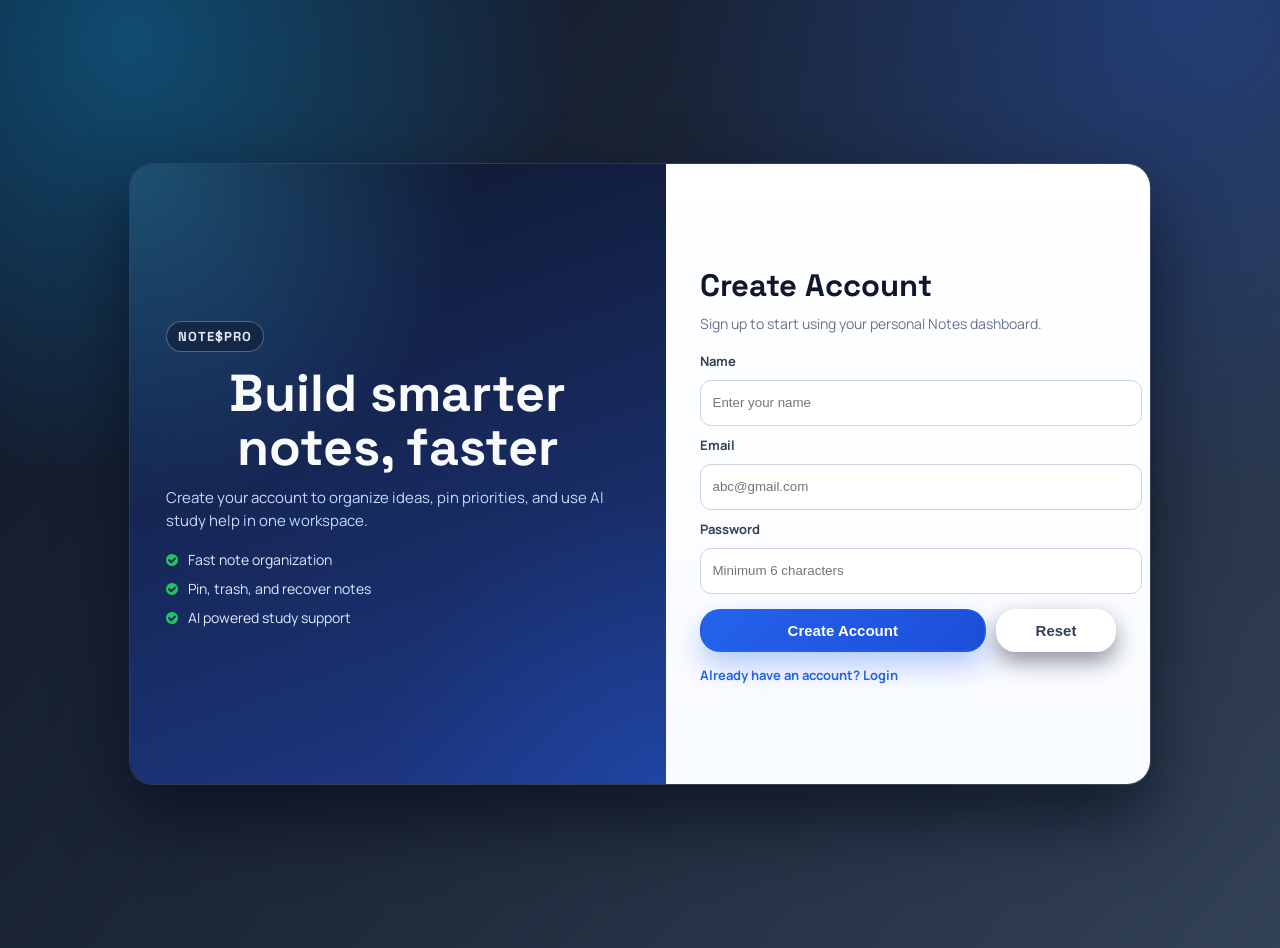
==== index.html @ 6501e0a0 "Add files via upload" ====
<!DOCTYPE html>
<html lang="en">
<head>
    <meta charset="UTF-8">
    <meta name="viewport" content="width=device-width, initial-scale=1.0">
    <link rel='icon' type='image/svg+xml' href='favicon.svg'>
    <link rel="stylesheet" href="style.css">
    <link rel="stylesheet" href="https://cdnjs.cloudflare.com/ajax/libs/font-awesome/4.7.0/css/font-awesome.min.css">
    <title>Notes app</title> 
</head>
<body class="auth-page auth-signup">
    <main class="auth-layout">
        <section class="auth-hero">
            <div class="auth-brand">NOTE$PRO</div>
            <h1>Build smarter notes, faster</h1>
            <p>Create your account to organize ideas, pin priorities, and use AI study help in one workspace.</p>
            <ul>
                <li><i class="fa fa-check-circle"></i> Fast note organization</li>
                <li><i class="fa fa-check-circle"></i> Pin, trash, and recover notes</li>
                <li><i class="fa fa-check-circle"></i> AI powered study support</li>
            </ul>
        </section>

        <section class="auth-card">
            <h2>Create Account</h2>
            <p>Sign up to start using your personal Notes dashboard.</p>

            <form class="auth-form">
                <label for="Name">Name</label>
                <input type="text" name="name" id="Name" placeholder="Enter your name">

                <label for="email">Email</label>
                <input type="email" name="email" id="email" placeholder="abc@gmail.com">

                <label for="password">Password</label>
                <input type="password" name="password" id="password" placeholder="Minimum 6 characters">

                <div class="auth-actions">
                    <button id="submit" type="button">Create Account</button>
                    <button id="reset" type="button">Reset</button>
                </div>
            </form>

            <a class="auth-switch" href="login.html">
                Already have an account? Login
            </a>
        </section>
    </main>

    <script src="script.js"></script>
</body>
</html>
---- style.css ----
@import url("https://fonts.googleapis.com/css2?family=Manrope:wght@400;600;700;800&family=Space+Grotesk:wght@500;700&display=swap");

*{
    margin: 0px;
    padding: 0px;
}
body{
    background:rgb(9, 144, 222);
    font-family: Arial, sans-serif;
    height: 100vh;
    display: flex;
    flex-direction: column;
    align-items: center;
    animation: fadeInPage 0.5s ease-out;
}

@keyframes fadeInPage{
    from{
        opacity: 0;
        transform: translateY(10px);
    }
    to{
        opacity: 1;
        transform: translateY(0);
    }
}
h1{
    text-align: center;
    margin-top: 20px;
    font-size: 50px;
    color: white;
}
h3{
    text-align: center;
    color: white;
    font-size: 30px;
    margin-top: 20px;
    margin-bottom: 20px;
}
.login{
     filter: blur(30px);
}
.item{
     display: flex;
     height: 500px;
     justify-content: center;
     align-items: center;
}
form{
    height: 400px;
    width: 300px;
    background-color: rgb(4, 49, 85);
    border-radius: 20px;
    display: flex;
    flex-direction: column;
    box-shadow: 0 18px 45px rgba(15,23,42,0.55);
    transform: translateY(8px);
    animation: formPop 0.55s ease-out 0.05s both;
}

@keyframes formPop{
    from{
        opacity: 0;
        transform: translateY(24px) scale(0.96);
    }
    to{
        opacity: 1;
        transform: translateY(8px) scale(1);
    }
}

input,#submit,#reset{
    margin-left: 20px;
    
}
#Name{
    margin-top: 70px;
}
input{
    height: 30px;
    width: 270px;
    border-radius: 20px;
    border: none;
    outline: none;
    color: black;
    background-color: rgb(248, 244, 244) ;
    padding-left: 10px;
}
#submit,#reset{
    height: 30px;
    width: 150px;
    border-radius: 20px;
    border: none;
    outline: none;
    margin-left: 75px;
    background-color: rgb(12, 25, 141);
    color: white;
    font-size: 15px;
    border: 2px solid white;
    box-shadow: 0 10px 22px rgba(15,23,42,0.45);
    transition: transform 0.18s ease, box-shadow 0.18s ease, filter 0.18s ease;
}

#submit:hover,#reset:hover{
    transform: translateY(-1px) scale(1.03);
    box-shadow: 0 18px 35px rgba(15,23,42,0.65);
    filter: brightness(1.05);
}

#submit:active,#reset:active{
    transform: translateY(0) scale(0.97);
    box-shadow: 0 8px 18px rgba(15,23,42,0.7);
    filter: brightness(0.96);
}
#submit{
    margin-bottom: 10px;
}
.main{
    display: flex;
    height: 500px;
    justify-content: center;
    align-items: center;
}
h2{
    color: white;
    margin-top: 40px;
    font-size: 30px;
    text-align: center;
}
#mail{
    margin-top: 50px;
}
#sub-btn{
    height: 30px;
    width: 200px;
    margin-left: 45px;
    margin-top: 20px;
    border-radius: 20px;
    outline: none;
    border: none;
    box-shadow: 0 10px 22px rgba(15,23,42,0.45);
    transition: transform 0.18s ease, box-shadow 0.18s ease, filter 0.18s ease;
}

#sub-btn:hover{
    transform: translateY(-1px) scale(1.03);
    box-shadow: 0 18px 35px rgba(15,23,42,0.65);
    filter: brightness(1.05);
}

#sub-btn:active{
    transform: translateY(0) scale(0.97);
    box-shadow: 0 8px 18px rgba(15,23,42,0.7);
    filter: brightness(0.96);
}

body.password-page{
    margin: 0;
    min-height: 100vh;
    display: flex;
    align-items: center;
    justify-content: center;
    background:
        radial-gradient(circle at 12% 10%, rgba(14,165,233,0.35), transparent 34%),
        radial-gradient(circle at 95% 0%, rgba(37,99,235,0.35), transparent 30%),
        linear-gradient(180deg, #0f172a, #1e293b 55%, #334155);
    font-family: "Segoe UI", Tahoma, Geneva, Verdana, sans-serif;
}

.password-page .password-wrap{
    width: min(460px, 92vw);
    padding: 16px;
}

.password-page .password-card{
    border-radius: 20px;
    border: 1px solid rgba(148,163,184,0.25);
    background: rgba(15,23,42,0.72);
    backdrop-filter: blur(12px);
    box-shadow: 0 24px 58px rgba(2,6,23,0.55);
    padding: 24px 20px 20px;
    animation: fadeInPage 0.45s ease-out;
}

.password-page .password-head{
    margin-bottom: 16px;
}

.password-page .pass-badge{
    display: inline-flex;
    align-items: center;
    gap: 7px;
    padding: 5px 10px;
    border-radius: 999px;
    border: 1px solid rgba(148,163,184,0.35);
    background: rgba(30,41,59,0.8);
    color: #cbd5e1;
    font-size: 12px;
    font-weight: 700;
    letter-spacing: 0.03em;
}

.password-page .password-head h1{
    margin: 10px 0 6px;
    color: #f8fafc;
    font-size: 30px;
    line-height: 1.1;
}

.password-page .password-head p{
    margin: 0;
    color: #cbd5e1;
    font-size: 14px;
    line-height: 1.5;
}

.password-page .password-form{
    width: 100%;
    height: auto;
    margin: 0;
    padding: 0;
    display: flex;
    flex-direction: column;
    gap: 12px;
    background: transparent;
    border-radius: 0;
    box-shadow: none;
    transform: none;
    animation: none;
}

.password-page .password-field{
    display: flex;
    flex-direction: column;
    gap: 6px;
}

.password-page .password-field span{
    color: #e2e8f0;
    font-size: 13px;
    font-weight: 700;
}

.password-page .password-form input{
    width: 100%;
    height: 42px;
    margin: 0;
    border: 1px solid rgba(148,163,184,0.42);
    border-radius: 11px;
    outline: none;
    padding: 0 12px;
    background: rgba(15,23,42,0.62);
    color: #f8fafc;
    transition: border-color 0.2s ease, box-shadow 0.2s ease, background-color 0.2s ease;
}

.password-page .password-form input::placeholder{
    color: #94a3b8;
}

.password-page .password-form input:focus{
    border-color: #60a5fa;
    box-shadow: 0 0 0 3px rgba(59,130,246,0.2);
    background: rgba(15,23,42,0.9);
}

.password-page #submitPass{
    width: 100%;
    height: 44px;
    margin: 4px 0 0;
    border: 1px solid rgba(37,99,235,0.35);
    border-radius: 11px;
    background: linear-gradient(135deg, #2563eb, #1d4ed8);
    color: #ffffff;
    font-size: 14px;
    font-weight: 700;
    display: inline-flex;
    align-items: center;
    justify-content: center;
    gap: 8px;
    box-shadow: 0 14px 28px rgba(37,99,235,0.35);
    transition: transform 0.18s ease, box-shadow 0.18s ease, filter 0.18s ease;
}

#newpass,#Confirmpass{
    width: 95%;
}

.password-page #submitPass:hover{
    transform: translateY(-1px);
    box-shadow: 0 18px 34px rgba(37,99,235,0.42);
    filter: brightness(1.03);
}

.password-page #submitPass:active{
    transform: translateY(0);
    box-shadow: 0 10px 22px rgba(37,99,235,0.38);
}

.password-page .pass-back-link{
    display: inline-flex;
    align-items: center;
    gap: 8px;
    margin-top: 14px;
    color: #bfdbfe;
    text-decoration: none;
    font-size: 13px;
    font-weight: 600;
}

.password-page .pass-back-link:hover{
    color: #dbeafe;
}

@media (max-width: 520px){
    .password-page .password-card{
        padding: 20px 14px 16px;
        border-radius: 16px;
    }

    .password-page .password-head h1{
        font-size: 25px;
    }
}

body.auth-page{
    min-height: 100vh;
    margin: 0;
    display: flex;
    align-items: center;
    justify-content: center;
    padding: 24px;
    background:
        radial-gradient(circle at 10% 4%, rgba(14,165,233,0.36), transparent 30%),
        radial-gradient(circle at 92% 0%, rgba(37,99,235,0.32), transparent 34%),
        linear-gradient(130deg, #0f172a, #1e293b 52%, #334155);
    font-family: "Manrope", "Segoe UI", sans-serif;
}

.auth-page .auth-layout{
    width: min(1020px, 100%);
    min-height: 620px;
    border-radius: 24px;
    overflow: hidden;
    border: 1px solid rgba(148,163,184,0.24);
    background: rgba(15,23,42,0.55);
    box-shadow: 0 32px 70px rgba(2,6,23,0.6);
    display: grid;
    grid-template-columns: 1.05fr 0.95fr;
}

.auth-page .auth-hero{
    padding: 42px 36px;
    color: #e2e8f0;
    background:
        radial-gradient(circle at top left, rgba(56,189,248,0.35), transparent 42%),
        radial-gradient(circle at bottom right, rgba(37,99,235,0.25), transparent 36%),
        linear-gradient(160deg, #0f172a, #1e3a8a);
    display: flex;
    flex-direction: column;
    justify-content: center;
}

.auth-page .auth-brand{
    display: inline-flex;
    width: max-content;
    align-items: center;
    padding: 6px 11px;
    border-radius: 999px;
    border: 1px solid rgba(191,219,254,0.35);
    background: rgba(15,23,42,0.45);
    font-family: "Space Grotesk", "Segoe UI", sans-serif;
    font-size: 13px;
    letter-spacing: 0.08em;
    font-weight: 700;
    margin-bottom: 14px;
}

.auth-page .auth-hero h1{
    margin: 0;
    font-family: "Space Grotesk", "Segoe UI", sans-serif;
    font-size: clamp(32px, 4.2vw, 52px);
    line-height: 1.04;
    color: #f8fafc;
}

.auth-page .auth-hero p{
    margin-top: 12px;
    color: #bfdbfe;
    font-size: 15px;
    max-width: 470px;
    line-height: 1.55;
}

.auth-page .auth-hero ul{
    margin: 18px 0 0;
    padding: 0;
    list-style: none;
    display: grid;
    gap: 10px;
}

.auth-page .auth-hero li{
    display: flex;
    align-items: center;
    gap: 10px;
    font-size: 14px;
    color: #dbeafe;
}

.auth-page .auth-hero li i{
    color: #22c55e;
}

.auth-page .auth-card{
    background: linear-gradient(180deg, #ffffff, #f8fbff);
    padding: 38px 34px;
    display: flex;
    flex-direction: column;
    justify-content: center;
}

.auth-page .auth-card h2{
    margin: 0;
    color: #0f172a;
    font-family: "Space Grotesk", "Segoe UI", sans-serif;
    font-size: 31px;
    text-align: left;
}

.auth-page .auth-card p{
    margin: 8px 0 0;
    color: #64748b;
    font-size: 14px;
    line-height: 1.5;
}

.auth-page .auth-form{
    margin-top: 18px;
    width: 100%;
    height: auto;
    padding: 0;
    background: transparent;
    border-radius: 0;
    box-shadow: none;
    display: flex;
    flex-direction: column;
    gap: 10px;
    transform: none;
    animation: none;
}

.auth-page .auth-form label{
    font-size: 13px;
    font-weight: 700;
    color: #334155;
}

.auth-page .auth-form input{
    width: 100%;
    height: 44px;
    margin: 0;
    border-radius: 11px;
    border: 1px solid #cbd5e1;
    background: #ffffff;
    padding: 0 12px;
    color: #0f172a;
    outline: none;
    transition: border-color 0.2s ease, box-shadow 0.2s ease;
}

.auth-page #Name,
.auth-page #email,
.auth-page #password,
.auth-page #mail,
.auth-page #pass{
    margin-top: 0;
    margin-left: 0;
}

.auth-page .auth-form input:focus{
    border-color: #3b82f6;
    box-shadow: 0 0 0 3px rgba(59,130,246,0.15);
}

.auth-page .auth-actions{
    display: flex;
    gap: 10px;
    margin-top: 5px;
}

.auth-page .auth-actions button{
    margin: 0;
    min-height: 43px;
    border-radius: 11px;
    border: 1px solid rgba(148,163,184,0.4);
    font-weight: 700;
    font-size: 14px;
    cursor: pointer;
    transition: transform 0.18s ease, box-shadow 0.18s ease, filter 0.18s ease;
}

.auth-page #submit,
.auth-page #sub-btn{
    flex: 1 1 auto;
    width: auto;
    margin: 0;
    margin-left: 0;
    background: linear-gradient(135deg, #2563eb, #1d4ed8);
    color: #ffffff;
    border-color: rgba(37,99,235,0.35);
    box-shadow: 0 14px 28px rgba(37,99,235,0.32);
}

.auth-page #submit:hover,
.auth-page #sub-btn:hover{
    transform: translateY(-1px);
    box-shadow: 0 18px 32px rgba(37,99,235,0.38);
    filter: brightness(1.03);
}

.auth-page #submit:active,
.auth-page #sub-btn:active{
    transform: translateY(0);
}

.auth-page #reset{
    flex: 0 0 120px;
    width: auto;
    margin: 0;
    margin-left: 0;
    background: #ffffff;
    color: #334155;
}

.auth-page #reset:hover{
    background: #f1f5f9;
    transform: translateY(-1px);
}

.auth-page .auth-actions-single{
    display: block;
}

.auth-page .auth-actions-single #sub-btn{
    width: 100%;
}

.auth-page .auth-switch{
    margin-top: 14px;
    color: #2563eb;
    font-size: 13px;
    font-weight: 700;
    text-decoration: none;
}

.auth-page .auth-switch:hover{
    color: #1d4ed8;
    text-decoration: underline;
}

@media (max-width: 920px){
    .auth-page{
        padding: 14px;
    }

    .auth-page .auth-layout{
        grid-template-columns: 1fr;
    }

    .auth-page .auth-hero{
        padding: 26px 22px;
    }

    .auth-page .auth-card{
        padding: 24px 20px;
    }
}

@media (max-width: 520px){
    .auth-page .auth-card h2{
        font-size: 26px;
    }

    .auth-page .auth-actions{
        flex-direction: column;
    }

    .auth-page #reset{
        flex-basis: auto;
        width: 100%;
    }
}
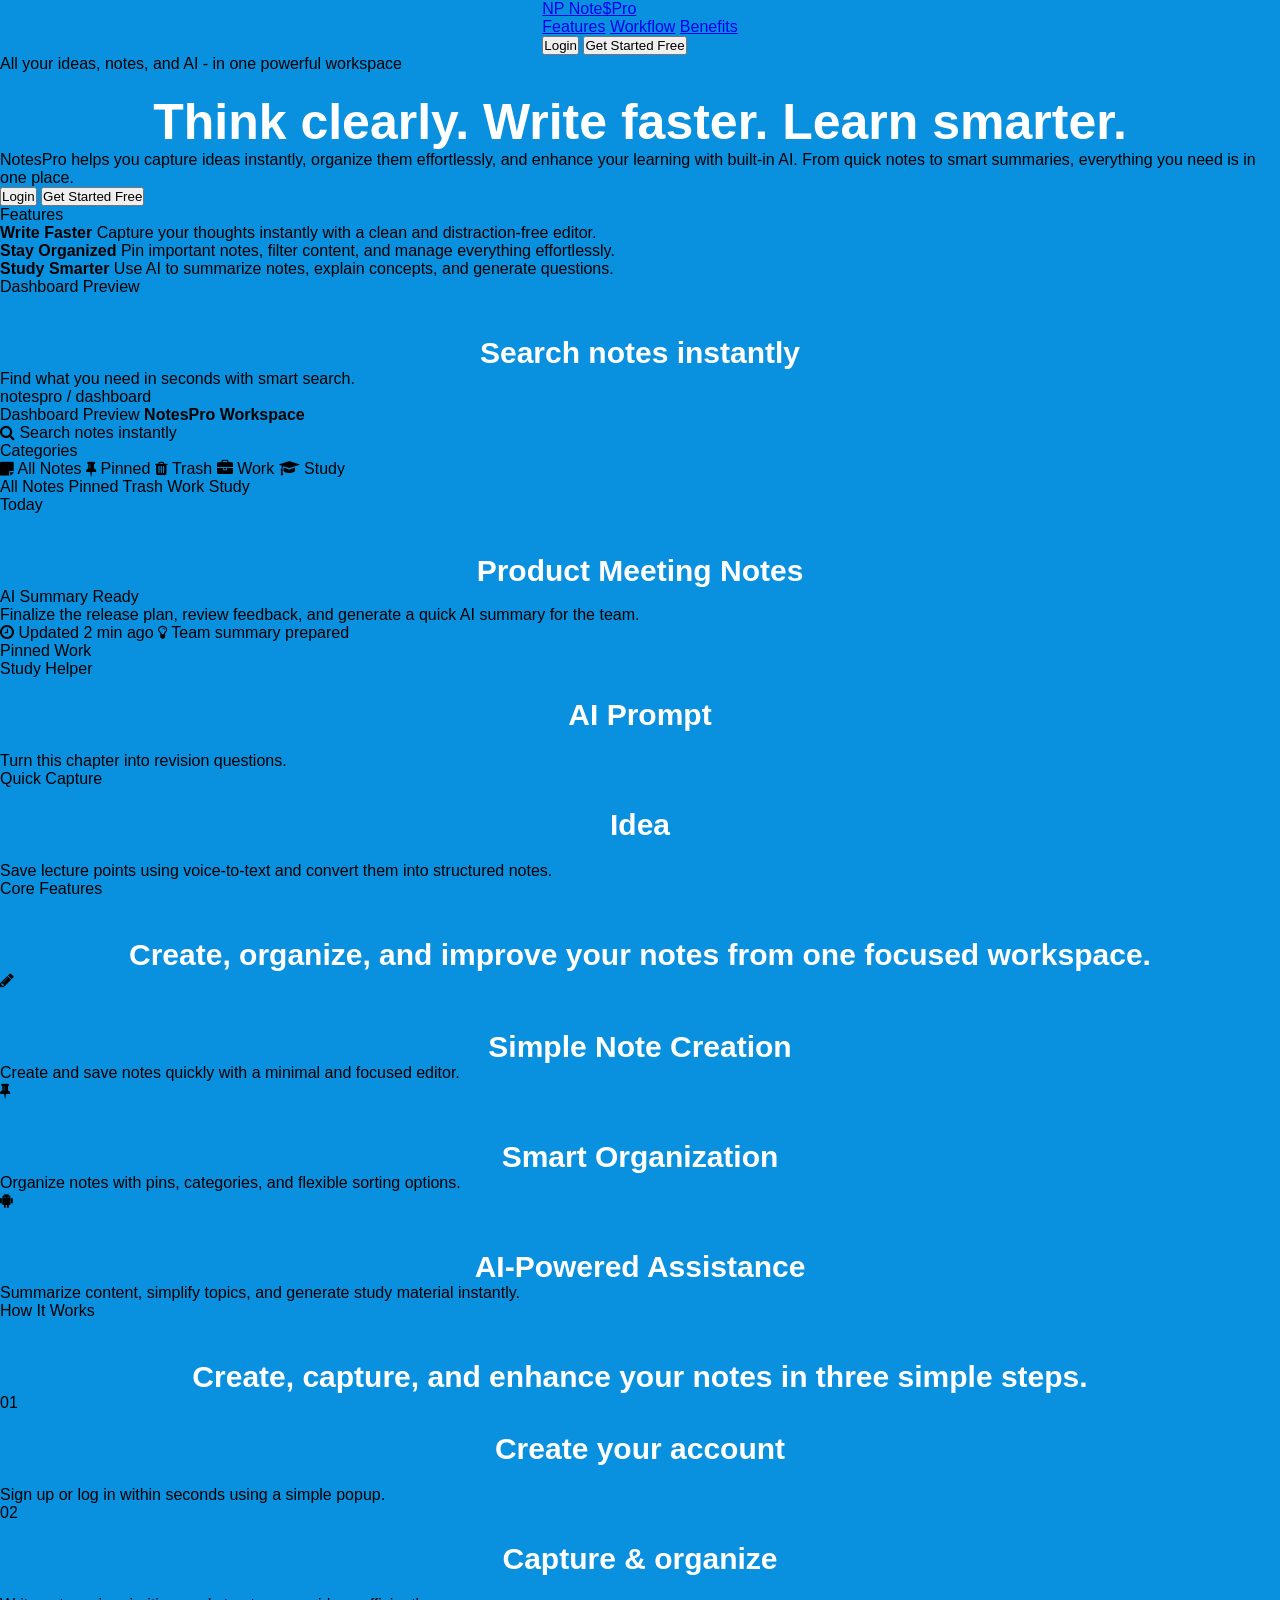
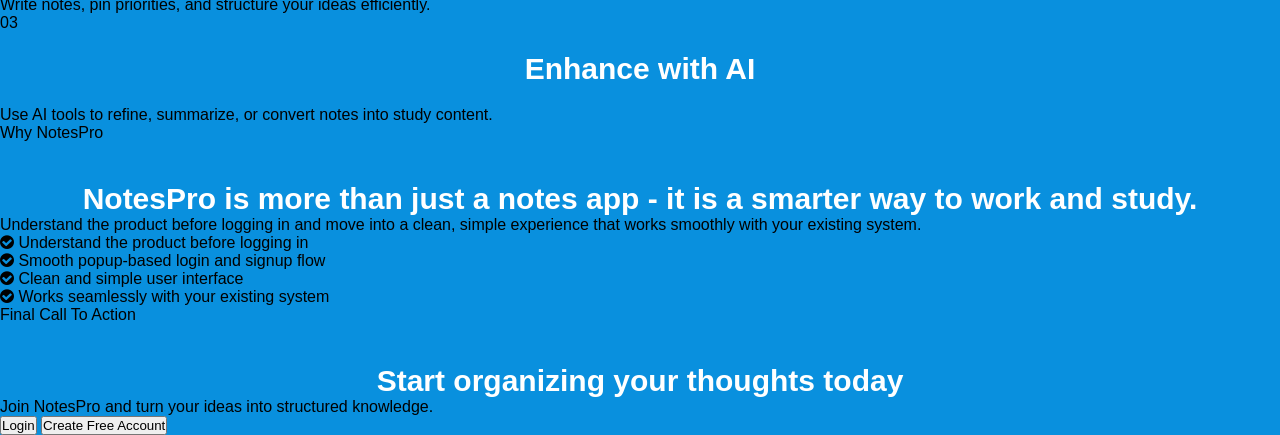
==== commit 50415350: "Revamp landing page and update title" ====
--- a/index.html
+++ b/index.html
@@ -1,54 +1,312 @@
-<!DOCTYPE html>
-<html lang="en">
-<head>
-    <meta charset="UTF-8">
+<!DOCTYPE html>
+<html lang="en">
+<head>
+    <meta charset="UTF-8">
     <meta name="viewport" content="width=device-width, initial-scale=1.0">
-    <link rel='icon' type='image/svg+xml' href='favicon.svg'>
-    <link rel="stylesheet" href="style.css">
-    <link rel="stylesheet" href="https://cdnjs.cloudflare.com/ajax/libs/font-awesome/4.7.0/css/font-awesome.min.css">
-    <title>Notes app</title> 
-</head>
-<body class="auth-page auth-signup">
-    <main class="auth-layout">
-        <section class="auth-hero">
-            <div class="auth-brand">NOTE$PRO</div>
-            <h1>Build smarter notes, faster</h1>
-            <p>Create your account to organize ideas, pin priorities, and use AI study help in one workspace.</p>
-            <ul>
-                <li><i class="fa fa-check-circle"></i> Fast note organization</li>
-                <li><i class="fa fa-check-circle"></i> Pin, trash, and recover notes</li>
-                <li><i class="fa fa-check-circle"></i> AI powered study support</li>
-            </ul>
-        </section>
-
-        <section class="auth-card">
-            <h2>Create Account</h2>
-            <p>Sign up to start using your personal Notes dashboard.</p>
-
-            <form class="auth-form">
-                <label for="Name">Name</label>
-                <input type="text" name="name" id="Name" placeholder="Enter your name">
-
-                <label for="email">Email</label>
-                <input type="email" name="email" id="email" placeholder="abc@gmail.com">
-
-                <label for="password">Password</label>
-                <input type="password" name="password" id="password" placeholder="Minimum 6 characters">
-
-                <div class="auth-actions">
-                    <button id="submit" type="button">Create Account</button>
-                    <button id="reset" type="button">Reset</button>
-                </div>
-            </form>
-
-            <a class="auth-switch" href="login.html">
-                Already have an account? Login
-            </a>
-        </section>
-    </main>
-
-    <script src="script.js"></script>
-</body>
-</html>
-
-
+    <link rel="icon" type="image/svg+xml" href="favicon.svg">
+    <link rel="stylesheet" href="style.css">
+    <link rel="stylesheet" href="https://cdnjs.cloudflare.com/ajax/libs/font-awesome/4.7.0/css/font-awesome.min.css">
+    <title>NotesPro | Smart Notes Workspace</title>
+</head>
+<body class="landing-page">
+    <header class="site-header">
+        <a class="site-brand" href="index.html" aria-label="NotesPro home">
+            <span class="site-brand__mark">NP</span>
+            <span class="site-brand__text">Note$Pro</span>
+        </a>
+
+        <nav class="site-nav" aria-label="Main navigation">
+            <a href="#features">Features</a>
+            <a href="#workflow">Workflow</a>
+            <a href="#benefits">Benefits</a>
+        </nav>
+
+        <div class="site-actions">
+            <button class="ghost-button" type="button" data-auth-open="login">Login</button>
+            <button class="primary-button" type="button" data-auth-open="signup">Get Started Free</button>
+        </div>
+    </header>
+
+    <main class="landing-main">
+        <section class="hero-section" id="home">
+            <div class="hero-copy">
+                <span class="section-badge">All your ideas, notes, and AI - in one powerful workspace</span>
+                <h1>Think clearly. Write faster. Learn smarter.</h1>
+                <p>
+                    NotesPro helps you capture ideas instantly, organize them effortlessly, and enhance
+                    your learning with built-in AI. From quick notes to smart summaries, everything you
+                    need is in one place.
+                </p>
+
+                <div class="hero-actions">
+                    <button class="primary-button large-button" type="button" data-auth-open="login">Login</button>
+                    <button class="secondary-button large-button" type="button" data-auth-open="signup">Get Started Free</button>
+                </div>
+
+                <div class="hero-stats-heading">
+                    <span class="section-badge">Features</span>
+                </div>
+
+                <div class="hero-stats">
+                    <article class="stat-card">
+                        <strong>Write Faster</strong>
+                        <span>Capture your thoughts instantly with a clean and distraction-free editor.</span>
+                    </article>
+                    <article class="stat-card">
+                        <strong>Stay Organized</strong>
+                        <span>Pin important notes, filter content, and manage everything effortlessly.</span>
+                    </article>
+                    <article class="stat-card">
+                        <strong>Study Smarter</strong>
+                        <span>Use AI to summarize notes, explain concepts, and generate questions.</span>
+                    </article>
+                </div>
+            </div>
+
+            <div class="hero-visual" aria-hidden="true">
+                <div class="visual-heading">
+                    <span class="section-badge">Dashboard Preview</span>
+                    <h2>Search notes instantly</h2>
+                    <p>Find what you need in seconds with smart search.</p>
+                </div>
+
+                <div class="workspace-preview">
+                    <div class="workspace-preview__chrome">
+                        <div class="workspace-dots" aria-hidden="true">
+                            <span></span>
+                            <span></span>
+                            <span></span>
+                        </div>
+                        <span class="workspace-window-title">notespro / dashboard</span>
+                    </div>
+
+                    <div class="workspace-preview__top">
+                        <div class="workspace-top__left">
+                            <span class="workspace-pill">Dashboard Preview</span>
+                            <strong>NotesPro Workspace</strong>
+                        </div>
+                        <span class="workspace-search"><i class="fa fa-search"></i> Search notes instantly</span>
+                    </div>
+
+                    <div class="workspace-preview__body">
+                        <aside class="workspace-menu">
+                            <div class="workspace-menu__eyebrow">Categories</div>
+                            <span class="is-active"><i class="fa fa-sticky-note"></i> All Notes</span>
+                            <span><i class="fa fa-thumb-tack"></i> Pinned</span>
+                            <span><i class="fa fa-trash"></i> Trash</span>
+                            <span><i class="fa fa-briefcase"></i> Work</span>
+                            <span><i class="fa fa-graduation-cap"></i> Study</span>
+                        </aside>
+
+                        <div class="workspace-canvas">
+                            <div class="workspace-chip-row">
+                                <span>All Notes</span>
+                                <span>Pinned</span>
+                                <span>Trash</span>
+                                <span>Work</span>
+                                <span>Study</span>
+                            </div>
+
+                            <article class="preview-note preview-note--primary">
+                                <div class="preview-note__head">
+                                    <div>
+                                        <p class="preview-note__label">Today</p>
+                                        <h2>Product Meeting Notes</h2>
+                                    </div>
+                                    <span class="preview-status">AI Summary Ready</span>
+                                </div>
+                                <p>Finalize the release plan, review feedback, and generate a quick AI summary for the team.</p>
+                                <div class="preview-note__meta">
+                                    <span><i class="fa fa-clock-o"></i> Updated 2 min ago</span>
+                                    <span><i class="fa fa-lightbulb-o"></i> Team summary prepared</span>
+                                </div>
+                                <div class="preview-tags">
+                                    <span>Pinned</span>
+                                    <span>Work</span>
+                                </div>
+                            </article>
+
+                            <div class="preview-stack">
+                                <article class="preview-note preview-note--mini">
+                                    <p class="preview-note__label">Study Helper</p>
+                                    <h3>AI Prompt</h3>
+                                    <p>Turn this chapter into revision questions.</p>
+                                </article>
+
+                                <article class="preview-note preview-note--mini accent-note">
+                                    <p class="preview-note__label">Quick Capture</p>
+                                    <h3>Idea</h3>
+                                    <p>Save lecture points using voice-to-text and convert them into structured notes.</p>
+                                </article>
+                            </div>
+                        </div>
+                    </div>
+                </div>
+            </div>
+        </section>
+
+        <section class="feature-section" id="features">
+            <div class="section-heading">
+                <span class="section-badge">Core Features</span>
+                <h2>Create, organize, and improve your notes from one focused workspace.</h2>
+            </div>
+
+            <div class="feature-strip">
+                <article class="feature-card">
+                    <div class="feature-icon"><i class="fa fa-pencil"></i></div>
+                    <h2>Simple Note Creation</h2>
+                    <p>Create and save notes quickly with a minimal and focused editor.</p>
+                </article>
+
+                <article class="feature-card">
+                    <div class="feature-icon"><i class="fa fa-thumb-tack"></i></div>
+                    <h2>Smart Organization</h2>
+                    <p>Organize notes with pins, categories, and flexible sorting options.</p>
+                </article>
+
+                <article class="feature-card">
+                    <div class="feature-icon"><i class="fa fa-android"></i></div>
+                    <h2>AI-Powered Assistance</h2>
+                    <p>Summarize content, simplify topics, and generate study material instantly.</p>
+                </article>
+            </div>
+        </section>
+
+        <section class="journey-section" id="workflow">
+            <div class="section-heading">
+                <span class="section-badge">How It Works</span>
+                <h2>Create, capture, and enhance your notes in three simple steps.</h2>
+            </div>
+
+            <div class="journey-grid">
+                <article class="journey-card">
+                    <span class="journey-step">01</span>
+                    <h3>Create your account</h3>
+                    <p>Sign up or log in within seconds using a simple popup.</p>
+                </article>
+
+                <article class="journey-card">
+                    <span class="journey-step">02</span>
+                    <h3>Capture &amp; organize</h3>
+                    <p>Write notes, pin priorities, and structure your ideas efficiently.</p>
+                </article>
+
+                <article class="journey-card">
+                    <span class="journey-step">03</span>
+                    <h3>Enhance with AI</h3>
+                    <p>Use AI tools to refine, summarize, or convert notes into study content.</p>
+                </article>
+            </div>
+        </section>
+
+        <section class="highlight-section" id="benefits">
+            <div class="highlight-panel">
+                <div class="highlight-copy">
+                    <span class="section-badge">Why NotesPro</span>
+                    <h2>NotesPro is more than just a notes app - it is a smarter way to work and study.</h2>
+                    <p>
+                        Understand the product before logging in and move into a clean, simple experience
+                        that works smoothly with your existing system.
+                    </p>
+                </div>
+
+                <ul class="highlight-list">
+                    <li><i class="fa fa-check-circle"></i> Understand the product before logging in</li>
+                    <li><i class="fa fa-check-circle"></i> Smooth popup-based login and signup flow</li>
+                    <li><i class="fa fa-check-circle"></i> Clean and simple user interface</li>
+                    <li><i class="fa fa-check-circle"></i> Works seamlessly with your existing system</li>
+                </ul>
+            </div>
+        </section>
+
+        <section class="cta-section">
+            <span class="section-badge">Final Call To Action</span>
+            <h2>Start organizing your thoughts today</h2>
+            <p>Join NotesPro and turn your ideas into structured knowledge.</p>
+            <div class="cta-actions">
+                <button class="primary-button large-button" type="button" data-auth-open="login">Login</button>
+                <button class="secondary-button large-button" type="button" data-auth-open="signup">Create Free Account</button>
+            </div>
+        </section>
+    </main>
+
+    <div class="auth-modal" id="authModal" hidden aria-hidden="true">
+        <div class="auth-modal__backdrop" data-auth-close></div>
+
+        <div class="auth-modal__dialog" role="dialog" aria-modal="true" aria-labelledby="authModalHeading">
+            <button class="auth-modal__close" type="button" data-auth-close aria-label="Close auth popup">&times;</button>
+
+            <div class="auth-modal__layout">
+                <section class="auth-modal__intro">
+                    <div class="auth-brand">NotesPro</div>
+                    <h2 id="authModalHeading">Access your notes from one beautiful workspace.</h2>
+                    <p>Login to continue writing and organizing, or sign up to create your NotesPro account.</p>
+
+                    <ul class="auth-benefits">
+                        <li><i class="fa fa-check-circle"></i> Save personal and work notes in one place</li>
+                        <li><i class="fa fa-check-circle"></i> Pin important notes and recover deleted ones</li>
+                        <li><i class="fa fa-check-circle"></i> Use the AI assistant for study and writing help</li>
+                    </ul>
+                </section>
+
+                <section class="auth-modal__forms">
+                    <div class="auth-view-switch" aria-label="Choose login or sign up">
+                        <button class="auth-view-switch__btn is-active" type="button" data-auth-view="login">Login</button>
+                        <button class="auth-view-switch__btn" type="button" data-auth-view="signup">Sign Up</button>
+                    </div>
+
+                    <section class="auth-pane is-active" data-auth-panel="login">
+                        <h3>Login</h3>
+                        <p>Enter your details and continue to your notes workspace.</p>
+
+                        <form class="auth-form">
+                            <label for="mail">Email</label>
+                            <input type="email" name="email" id="mail" placeholder="abc@gmail.com" autocomplete="email">
+
+                            <label for="pass">Password</label>
+                            <input type="password" name="password" id="pass" placeholder="Password" autocomplete="current-password">
+
+                            <div class="auth-actions auth-actions-single">
+                                <button id="sub-btn" type="button">Login</button>
+                            </div>
+                        </form>
+
+                        <p class="auth-inline-text">
+                            New here?
+                            <button class="auth-inline-link" type="button" data-auth-view="signup">Create an account</button>
+                        </p>
+                    </section>
+
+                    <section class="auth-pane" data-auth-panel="signup">
+                        <h3>Create Account</h3>
+                        <p>Sign up to start using your personal NotesPro dashboard.</p>
+
+                        <form class="auth-form">
+                            <label for="Name">Name</label>
+                            <input type="text" name="name" id="Name" placeholder="Enter your name" autocomplete="name">
+
+                            <label for="email">Email</label>
+                            <input type="email" name="email" id="email" placeholder="abc@gmail.com" autocomplete="email">
+
+                            <label for="password">Password</label>
+                            <input type="password" name="password" id="password" placeholder="Minimum 6 characters" autocomplete="new-password">
+
+                            <div class="auth-actions">
+                                <button id="submit" type="button">Create Account</button>
+                                <button id="reset" type="button">Reset</button>
+                            </div>
+                        </form>
+
+                        <p class="auth-inline-text">
+                            Already have an account?
+                            <button class="auth-inline-link" type="button" data-auth-view="login">Login</button>
+                        </p>
+                    </section>
+                </section>
+            </div>
+        </div>
+    </div>
+
+    <script src="script.js"></script>
+</body>
+</html>
